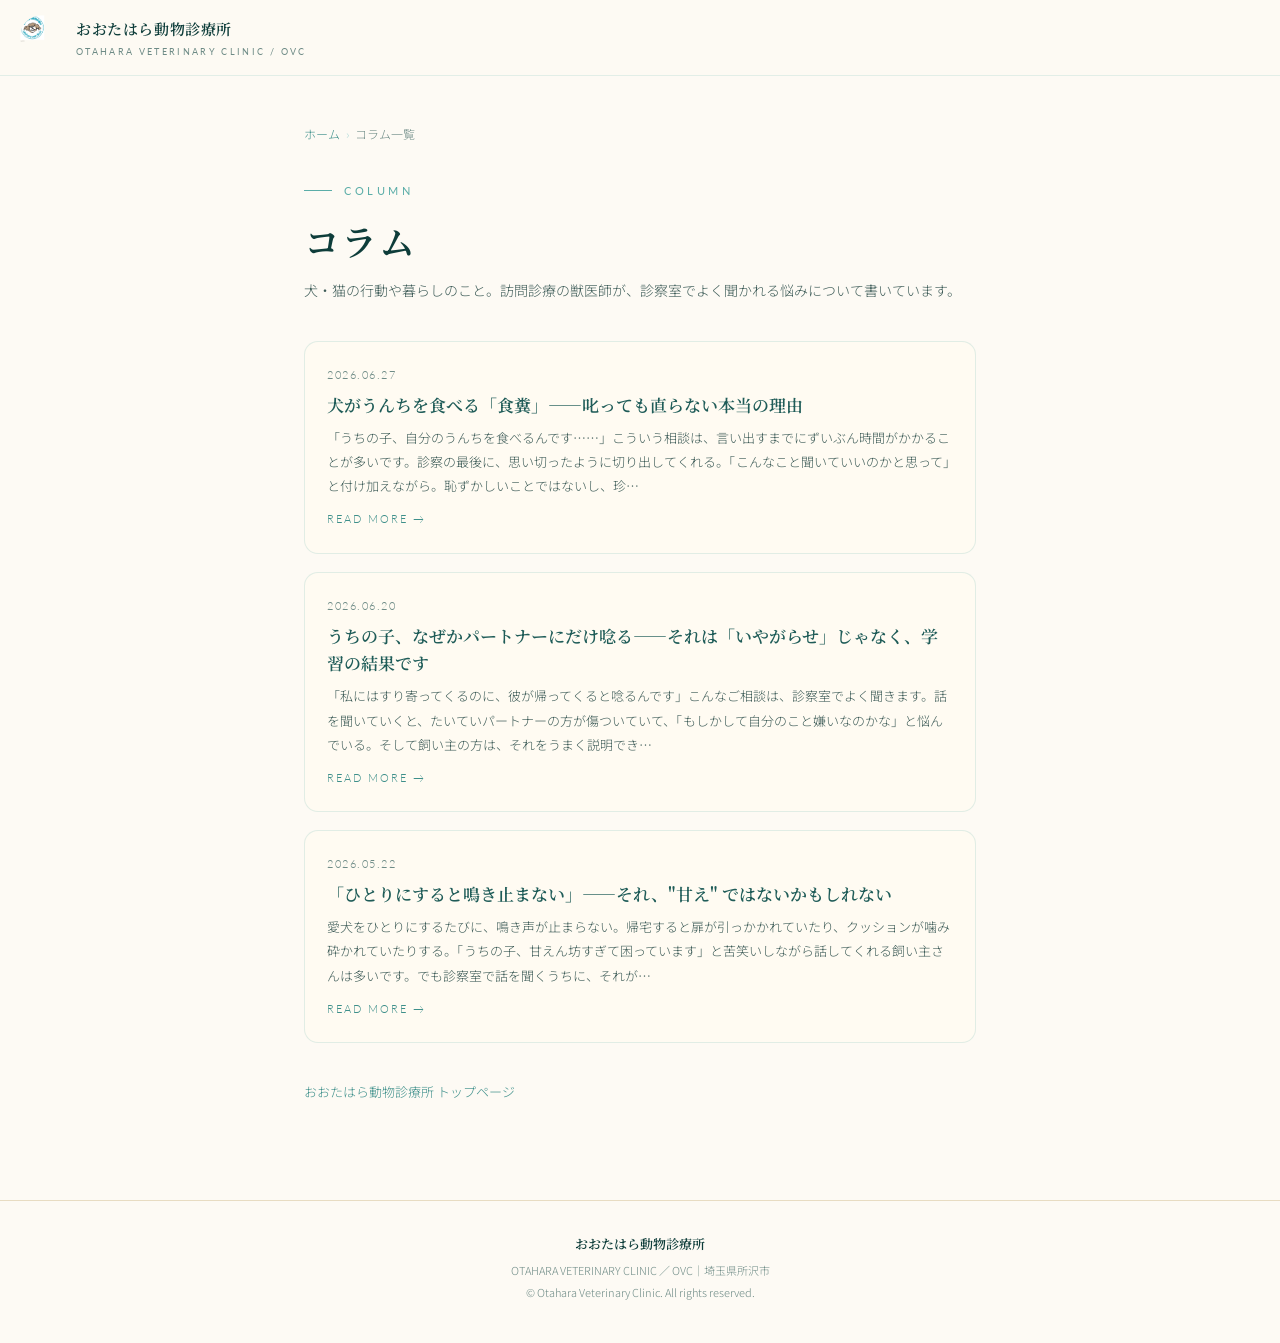
==== column/index.html @ 4af17364 "SEO改善: タイトル・説明文の刷新、構造化データ追加、コラム公開 - title/descriptionを「所沢市の獣医師ペットシッター・行動診療」軸に変更 - canonical・OGP・Twit" ====
<!DOCTYPE html>
<html lang="ja">
<head>
<meta charset="UTF-8">
<meta name="viewport" content="width=device-width, initial-scale=1.0">
<title>コラム一覧｜おおたはら動物診療所</title>
<meta name="description" content="犬・猫の行動や暮らしに関するコラム。訪問診療専門の獣医師が、診察でよく聞かれる悩みと考え方を紹介します。">
<link rel="canonical" href="https://otahara-vetclinic.com/column/index.html">
<!-- OGP -->
<meta property="og:type" content="website">
<meta property="og:title" content="コラム一覧｜おおたはら動物診療所">
<meta property="og:description" content="犬・猫の行動や暮らしに関するコラム。訪問診療専門の獣医師が、診察でよく聞かれる悩みと考え方を紹介します。">
<meta property="og:url" content="https://otahara-vetclinic.com/column/index.html">
<meta property="og:site_name" content="おおたはら動物診療所">
<meta property="og:locale" content="ja_JP">
<meta name="twitter:card" content="summary">
<!-- フォント（LPと同じ構成） -->
<link rel="preconnect" href="https://fonts.googleapis.com">
<link rel="preconnect" href="https://fonts.gstatic.com" crossorigin>
<link href="https://fonts.googleapis.com/css2?family=Noto+Sans+JP:wght@300;400;500;700&family=Noto+Serif+JP:wght@400;500;600;700&family=Lato:wght@300;400;700&display=swap" rel="stylesheet">
<link rel="stylesheet" href="column.css">
</head>
<body>

<header class="col-hd">
  <a href="../index.html">
    <div class="col-hd-mark"><img src="../assets/logo.png" alt="おおたはら動物診療所 ロゴ"></div>
    <div>
      <div class="col-hd-name">おおたはら動物診療所</div>
      <div class="col-hd-en">Otahara Veterinary Clinic / OVC</div>
    </div>
  </a>
</header>

<main class="col-wrap">
  <nav class="col-crumb" aria-label="パンくず">
    <a href="../index.html">ホーム</a><span class="sep">›</span>コラム一覧
  </nav>

  <span class="col-eyebrow">Column</span>
  <h1 class="col-list-title">コラム</h1>
  <p class="col-list-lead">犬・猫の行動や暮らしのこと。訪問診療の獣医師が、診察室でよく聞かれる悩みについて書いています。</p>

  <a class="col-card" href="inu-shokufun.html">
    <div class="col-card-date">2026.06.27</div>
    <div class="col-card-title">犬がうんちを食べる「食糞」——叱っても直らない本当の理由</div>
    <div class="col-card-desc">「うちの子、自分のうんちを食べるんです……」こういう相談は、言い出すまでにずいぶん時間がかかることが多いです。診察の最後に、思い切ったように切り出してくれる。「こんなこと聞いていいのかと思って」と付け加えながら。恥ずかしいことではないし、珍…</div>
    <span class="col-card-more">Read more →</span>
  </a>
  <a class="col-card" href="partner-ni-unaru.html">
    <div class="col-card-date">2026.06.20</div>
    <div class="col-card-title">うちの子、なぜかパートナーにだけ唸る——それは「いやがらせ」じゃなく、学習の結果です</div>
    <div class="col-card-desc">「私にはすり寄ってくるのに、彼が帰ってくると唸るんです」こんなご相談は、診察室でよく聞きます。話を聞いていくと、たいていパートナーの方が傷ついていて、「もしかして自分のこと嫌いなのかな」と悩んでいる。そして飼い主の方は、それをうまく説明でき…</div>
    <span class="col-card-more">Read more →</span>
  </a>
  <a class="col-card" href="bunri-fuan.html">
    <div class="col-card-date">2026.05.22</div>
    <div class="col-card-title">「ひとりにすると鳴き止まない」——それ、"甘え" ではないかもしれない</div>
    <div class="col-card-desc">愛犬をひとりにするたびに、鳴き声が止まらない。帰宅すると扉が引っかかれていたり、クッションが噛み砕かれていたりする。「うちの子、甘えん坊すぎて困っています」と苦笑いしながら話してくれる飼い主さんは多いです。でも診察室で話を聞くうちに、それが…</div>
    <span class="col-card-more">Read more →</span>
  </a>

  <nav class="art-nav">
    <a href="../index.html">おおたはら動物診療所 トップページ</a>
  </nav>
</main>

<footer class="col-ft">
  <div class="name">おおたはら動物診療所</div>
  <div>OTAHARA VETERINARY CLINIC ／ OVC｜埼玉県所沢市</div>
  <div>© Otahara Veterinary Clinic. All rights reserved.</div>
</footer>

</body>
</html>
---- column/column.css ----
/* ============================================================
   OVC コラム 共通スタイル
   LP（index.html）のブランドトークンに合わせている。
   ・ターコイズ系パレット / ウォームニュートラル
   ・見出し: Noto Serif JP ／ 本文: Noto Sans JP ／ 英字ラベル: Lato
   スマホ最優先（モバイルファースト）で記述。
   ============================================================ */
:root{
  /* LPと同一のカラートークン */
  --t:#5BADA8;
  --t-d:#3D8F8A;
  --t-dd:#1F5C58;
  --t-ddd:#0E3D3A;
  --t-l:#80C4C0;
  --t-ll:#B2DBD8;
  --t-pale:#E6F5F4;
  --t-ghost:#F2FAF9;
  --sand:#F5EFE2;
  --sand-d:#E8DCC2;
  --ivory:#FDFAF4;
  --ivory-d:#F7F1E6;
  --paper:#FFFBF2;
  --ink:#11211F;
  --ink-m:#3E5C58;
  --ink-l:#56847F;
  --ink-sub:#6E8B86;
  --gold:#C49A4A;
  --gold-l:#E1C281;
}

*,*::before,*::after{margin:0;padding:0;box-sizing:border-box;}
html{-webkit-text-size-adjust:100%;}
body{
  font-family:'Noto Sans JP',"Hiragino Kaku Gothic ProN",sans-serif;
  font-weight:300;
  background:var(--ivory);
  color:var(--ink);
  line-height:1.95;
  font-size:15px;
  -webkit-font-smoothing:antialiased;
}
img{max-width:100%;display:block;}
a{color:var(--t-d);}

/* ───── ヘッダー ───── */
.col-hd{
  display:flex;align-items:center;gap:12px;
  padding:14px 20px;
  background:rgba(253,250,244,.95);
  border-bottom:1px solid rgba(91,173,168,.16);
}
.col-hd a{display:flex;align-items:center;gap:12px;text-decoration:none;}
.col-hd-mark{width:44px;height:44px;border-radius:50%;overflow:hidden;flex-shrink:0;}
.col-hd-name{
  font-family:'Noto Serif JP',serif;font-weight:600;
  font-size:15px;color:var(--t-ddd);letter-spacing:.04em;
}
.col-hd-en{
  font-family:'Lato',sans-serif;font-size:9px;font-weight:400;
  letter-spacing:.26em;color:var(--ink-sub);text-transform:uppercase;
}

/* ───── レイアウト ───── */
.col-wrap{max-width:720px;margin:0 auto;padding:32px 20px 72px;}

/* パンくず */
.col-crumb{
  font-size:12px;color:var(--ink-sub);
  margin-bottom:26px;line-height:1.6;
}
.col-crumb a{color:var(--t-d);text-decoration:none;}
.col-crumb a:hover{text-decoration:underline;}
.col-crumb .sep{margin:0 6px;color:var(--t-ll);}

/* ───── 一覧ページ ───── */
.col-eyebrow{
  font-family:'Lato',sans-serif;font-size:11px;font-weight:400;
  letter-spacing:.32em;text-transform:uppercase;color:var(--t);
  display:inline-flex;align-items:center;gap:12px;
}
.col-eyebrow::before{content:'';display:inline-block;width:28px;height:1px;background:var(--t);}
.col-list-title{
  font-family:'Noto Serif JP',serif;font-weight:600;
  font-size:clamp(26px,6.4vw,36px);line-height:1.45;color:var(--t-ddd);
  letter-spacing:.04em;margin:14px 0 10px;
}
.col-list-lead{font-size:14px;color:var(--ink-m);margin-bottom:36px;}

.col-card{
  display:block;text-decoration:none;
  background:var(--paper);
  border:1px solid rgba(91,173,168,.18);
  border-radius:14px;
  padding:22px 22px 20px;
  margin-bottom:18px;
  transition:box-shadow .2s,border-color .2s;
}
.col-card:hover{border-color:var(--t-l);box-shadow:0 4px 18px rgba(31,92,88,.08);}
.col-card-date{
  font-family:'Lato',sans-serif;font-size:11px;letter-spacing:.14em;
  color:var(--ink-sub);margin-bottom:6px;
}
.col-card-title{
  font-family:'Noto Serif JP',serif;font-weight:600;
  font-size:17px;line-height:1.6;color:var(--t-dd);margin-bottom:8px;
}
.col-card-desc{font-size:13px;line-height:1.85;color:var(--ink-m);}
.col-card-more{
  display:inline-block;margin-top:10px;
  font-family:'Lato',sans-serif;font-size:11px;letter-spacing:.18em;
  color:var(--t-d);text-transform:uppercase;
}

/* ───── 記事ページ ───── */
.art-date{
  font-family:'Lato',sans-serif;font-size:12px;letter-spacing:.14em;
  color:var(--ink-sub);margin-bottom:10px;
}
.art-title{
  font-family:'Noto Serif JP',serif;font-weight:600;
  font-size:clamp(22px,5.8vw,30px);line-height:1.6;color:var(--t-ddd);
  letter-spacing:.03em;margin-bottom:30px;
  padding-bottom:22px;border-bottom:1px solid var(--sand-d);
}
.art-body p{margin:0 0 1.5em;color:var(--ink);}
.art-body h2{
  font-family:'Noto Serif JP',serif;font-weight:600;
  font-size:20px;line-height:1.6;color:var(--t-dd);
  margin:2.4em 0 1em;padding-left:14px;
  border-left:3px solid var(--t);
}
.art-body h3{
  font-family:'Noto Serif JP',serif;font-weight:600;
  font-size:17px;color:var(--t-dd);margin:2em 0 .8em;
}
.art-body ul,.art-body ol{margin:0 0 1.5em;padding-left:1.5em;}
.art-body li{margin-bottom:.5em;}
.art-body blockquote{
  background:var(--t-pale);
  border-left:3px solid var(--t);
  border-radius:0 10px 10px 0;
  padding:16px 18px;
  margin:0 0 1.6em;
  font-size:14px;color:var(--ink-m);
}
.art-body blockquote p{margin:0 0 .8em;color:inherit;}
.art-body blockquote p:last-child{margin-bottom:0;}
.art-body hr{
  border:none;height:1px;background:var(--sand-d);
  margin:2.4em auto;width:60%;
}
.art-body strong{font-weight:700;color:var(--t-ddd);}
.art-body a{color:var(--t-d);}
.art-body table{
  width:100%;border-collapse:collapse;margin:0 0 1.6em;font-size:13px;
}
.art-body th,.art-body td{
  border:1px solid var(--sand-d);padding:8px 10px;text-align:left;line-height:1.7;
}
.art-body th{background:var(--t-pale);color:var(--t-dd);font-weight:500;}

/* ───── CTA（初回カウンセリング） ───── */
.art-cta{
  margin-top:56px;
  background:var(--t-ghost);
  border:1px solid rgba(91,173,168,.25);
  border-radius:16px;
  padding:30px 24px;
  text-align:center;
}
.art-cta-eyebrow{
  font-family:'Lato',sans-serif;font-size:10px;letter-spacing:.3em;
  text-transform:uppercase;color:var(--t);margin-bottom:8px;
}
.art-cta-title{
  font-family:'Noto Serif JP',serif;font-weight:600;
  font-size:19px;color:var(--t-ddd);margin-bottom:12px;
}
.art-cta-text{font-size:13.5px;line-height:2;color:var(--ink-m);margin-bottom:22px;text-align:left;}
.art-cta-btn{
  display:block;
  background:var(--t-d);color:#fff;
  font-size:14px;font-weight:500;letter-spacing:.06em;
  text-decoration:none;
  padding:15px 20px;border-radius:999px;
  margin-bottom:12px;
  transition:background .2s;
}
.art-cta-btn:hover{background:var(--t-dd);}
.art-cta-btn.line{background:#06C755;}
.art-cta-btn.line:hover{background:#05a648;}

/* 記事下ナビ */
.art-nav{
  margin-top:36px;display:flex;flex-direction:column;gap:10px;
  font-size:13px;
}
.art-nav a{color:var(--t-d);text-decoration:none;}
.art-nav a:hover{text-decoration:underline;}

/* ───── フッター ───── */
.col-ft{
  border-top:1px solid var(--sand-d);
  padding:30px 20px 40px;text-align:center;
  color:var(--ink-sub);font-size:11px;
}
.col-ft .name{
  font-family:'Noto Serif JP',serif;font-weight:600;
  font-size:13px;color:var(--t-ddd);margin-bottom:4px;
}
.col-ft a{color:var(--t-d);}

/* ───── PC幅の微調整 ───── */
@media (min-width:768px){
  body{font-size:16px;}
  .col-wrap{padding:48px 24px 96px;}
  .art-body h2{font-size:22px;}
  .art-cta{padding:38px 40px;}
  .art-cta-btn{display:inline-block;min-width:300px;margin:0 8px 12px;}
}
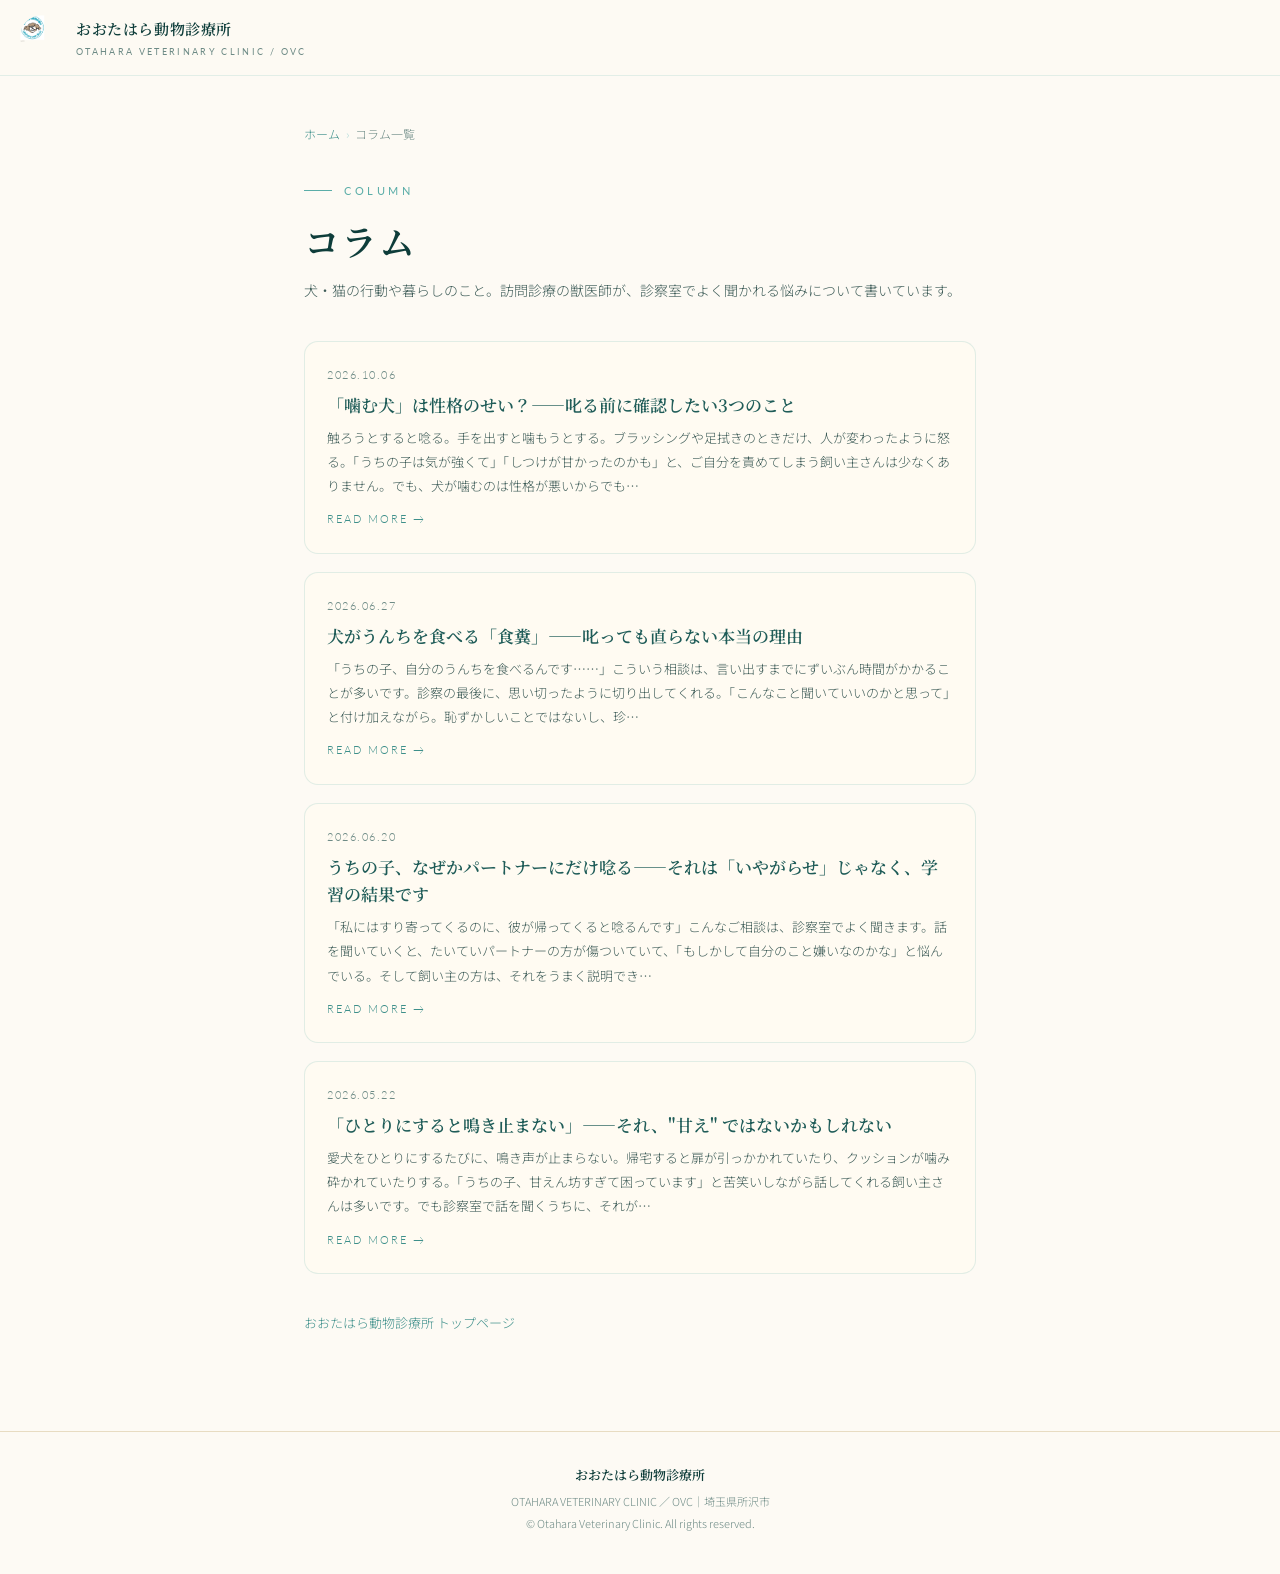
==== commit a08bc1aa: "コラム「噛む犬は性格のせい？」を追加・コラムの箇条書き表示と案内文を修正 - 新規コラム /column/inu-kamu.html（犬が噛む：痛みの確認・場面の整理・叱らない・行動診療） - 全記事" ====
--- a/column/index.html
+++ b/column/index.html
@@ -2,6 +2,14 @@
 <html lang="ja">
 <head>
 <meta charset="UTF-8">
+<!-- Google tag (gtag.js) — GA4: おおたはら動物診療所 -->
+<script async src="https://www.googletagmanager.com/gtag/js?id=G-6EFXGL5DTM"></script>
+<script>
+  window.dataLayer = window.dataLayer || [];
+  function gtag(){dataLayer.push(arguments);}
+  gtag('js', new Date());
+  gtag('config', 'G-6EFXGL5DTM');
+</script>
 <meta name="viewport" content="width=device-width, initial-scale=1.0">
 <title>コラム一覧｜おおたはら動物診療所</title>
 <meta name="description" content="犬・猫の行動や暮らしに関するコラム。訪問診療専門の獣医師が、診察でよく聞かれる悩みと考え方を紹介します。">
@@ -41,6 +49,12 @@
   <h1 class="col-list-title">コラム</h1>
   <p class="col-list-lead">犬・猫の行動や暮らしのこと。訪問診療の獣医師が、診察室でよく聞かれる悩みについて書いています。</p>
 
+  <a class="col-card" href="inu-kamu.html">
+    <div class="col-card-date">2026.10.06</div>
+    <div class="col-card-title">「噛む犬」は性格のせい？——叱る前に確認したい3つのこと</div>
+    <div class="col-card-desc">触ろうとすると唸る。手を出すと噛もうとする。ブラッシングや足拭きのときだけ、人が変わったように怒る。「うちの子は気が強くて」「しつけが甘かったのかも」と、ご自分を責めてしまう飼い主さんは少なくありません。でも、犬が噛むのは性格が悪いからでも…</div>
+    <span class="col-card-more">Read more →</span>
+  </a>
   <a class="col-card" href="inu-shokufun.html">
     <div class="col-card-date">2026.06.27</div>
     <div class="col-card-title">犬がうんちを食べる「食糞」——叱っても直らない本当の理由</div>
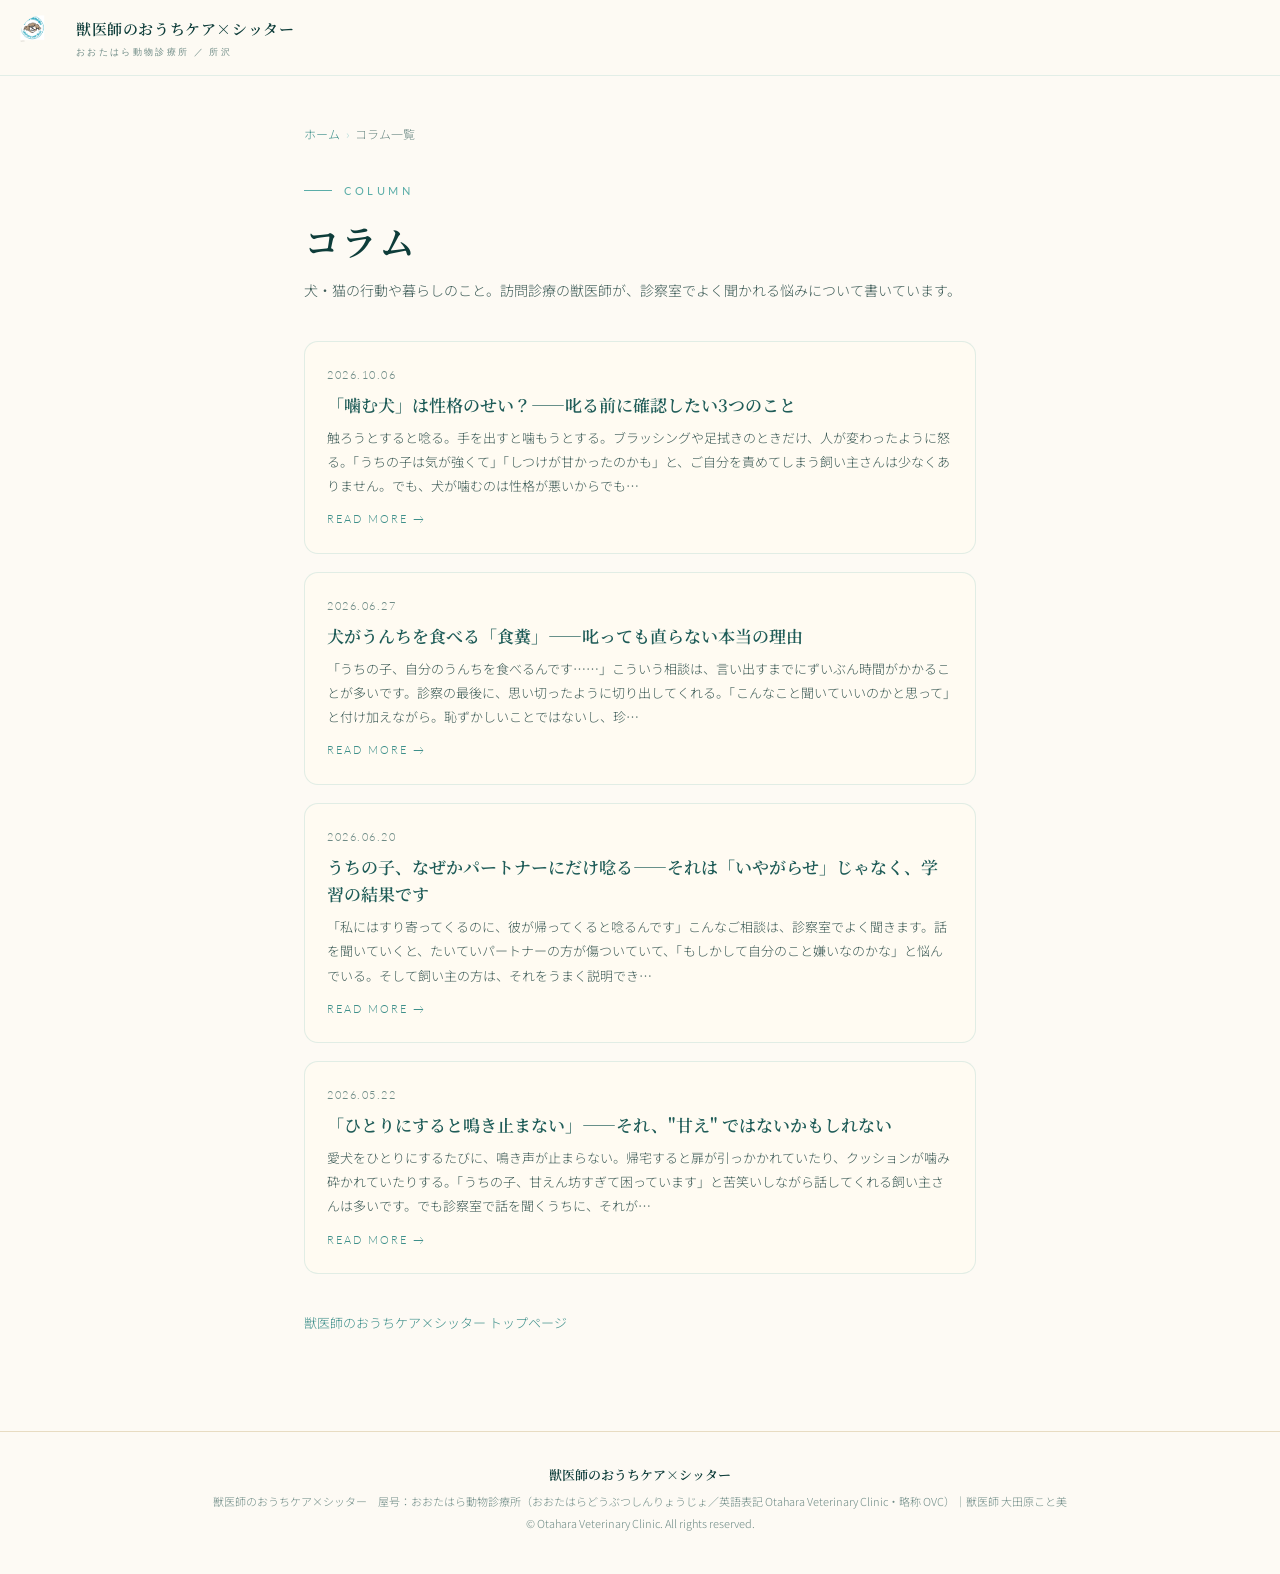
==== commit 79c1da55: "ヒーロー画像・3ページ集約・料金の例・コラム表記を更新 Co-Authored-By: Claude Sonnet 5.5 <noreply@anthropic.com>" ====
--- a/column/index.html
+++ b/column/index.html
@@ -34,8 +34,8 @@
   <a href="../index.html">
     <div class="col-hd-mark"><img src="../assets/logo.png" alt="おおたはら動物診療所 ロゴ"></div>
     <div>
-      <div class="col-hd-name">おおたはら動物診療所</div>
-      <div class="col-hd-en">Otahara Veterinary Clinic / OVC</div>
+      <div class="col-hd-name">獣医師のおうちケア×シッター</div>
+      <div class="col-hd-en">おおたはら動物診療所 ／ 所沢</div>
     </div>
   </a>
 </header>
@@ -75,13 +75,13 @@
   </a>
 
   <nav class="art-nav">
-    <a href="../index.html">おおたはら動物診療所 トップページ</a>
+    <a href="../index.html">獣医師のおうちケア×シッター トップページ</a>
   </nav>
 </main>
 
 <footer class="col-ft">
-  <div class="name">おおたはら動物診療所</div>
-  <div>OTAHARA VETERINARY CLINIC ／ OVC｜埼玉県所沢市</div>
+  <div class="name">獣医師のおうちケア×シッター</div>
+  <div>獣医師のおうちケア×シッター　屋号：おおたはら動物診療所（おおたはらどうぶつしんりょうじょ／英語表記 Otahara Veterinary Clinic・略称 OVC）｜獣医師 大田原こと美</div>
   <div>© Otahara Veterinary Clinic. All rights reserved.</div>
 </footer>
 
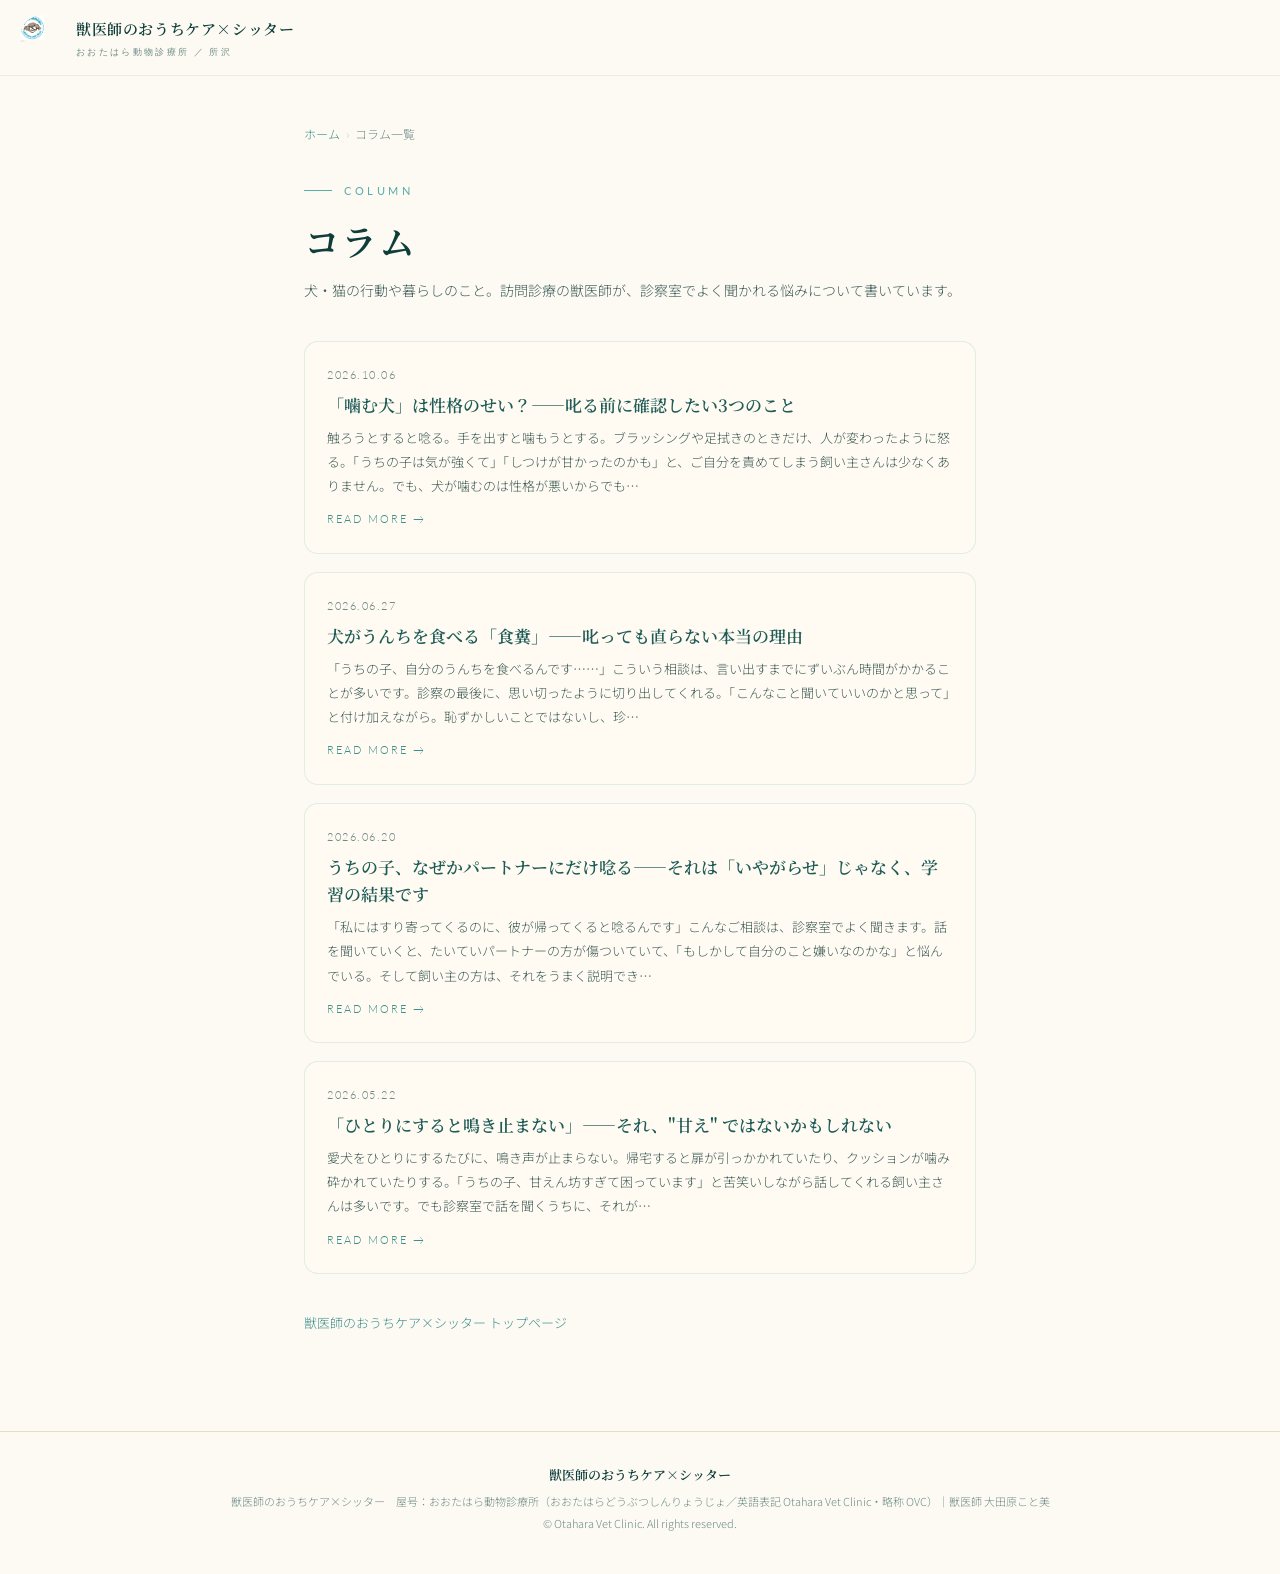
==== commit 1d87ec37: "英語表記をOtahara Vet Clinicに統一、og:site_name・構造化データを新屋号表記に Co-Authored-By: Claude Opus 5.5 <noreply@anthr" ====
--- a/column/index.html
+++ b/column/index.html
@@ -19,7 +19,7 @@
 <meta property="og:title" content="コラム一覧｜おおたはら動物診療所">
 <meta property="og:description" content="犬・猫の行動や暮らしに関するコラム。訪問診療専門の獣医師が、診察でよく聞かれる悩みと考え方を紹介します。">
 <meta property="og:url" content="https://otahara-vetclinic.com/column/index.html">
-<meta property="og:site_name" content="おおたはら動物診療所">
+<meta property="og:site_name" content="獣医師のおうちケア×シッター">
 <meta property="og:locale" content="ja_JP">
 <meta name="twitter:card" content="summary">
 <!-- フォント（LPと同じ構成） -->
@@ -81,8 +81,8 @@
 
 <footer class="col-ft">
   <div class="name">獣医師のおうちケア×シッター</div>
-  <div>獣医師のおうちケア×シッター　屋号：おおたはら動物診療所（おおたはらどうぶつしんりょうじょ／英語表記 Otahara Veterinary Clinic・略称 OVC）｜獣医師 大田原こと美</div>
-  <div>© Otahara Veterinary Clinic. All rights reserved.</div>
+  <div>獣医師のおうちケア×シッター　屋号：おおたはら動物診療所（おおたはらどうぶつしんりょうじょ／英語表記 Otahara Vet Clinic・略称 OVC）｜獣医師 大田原こと美</div>
+  <div>© Otahara Vet Clinic. All rights reserved.</div>
 </footer>
 
 </body>
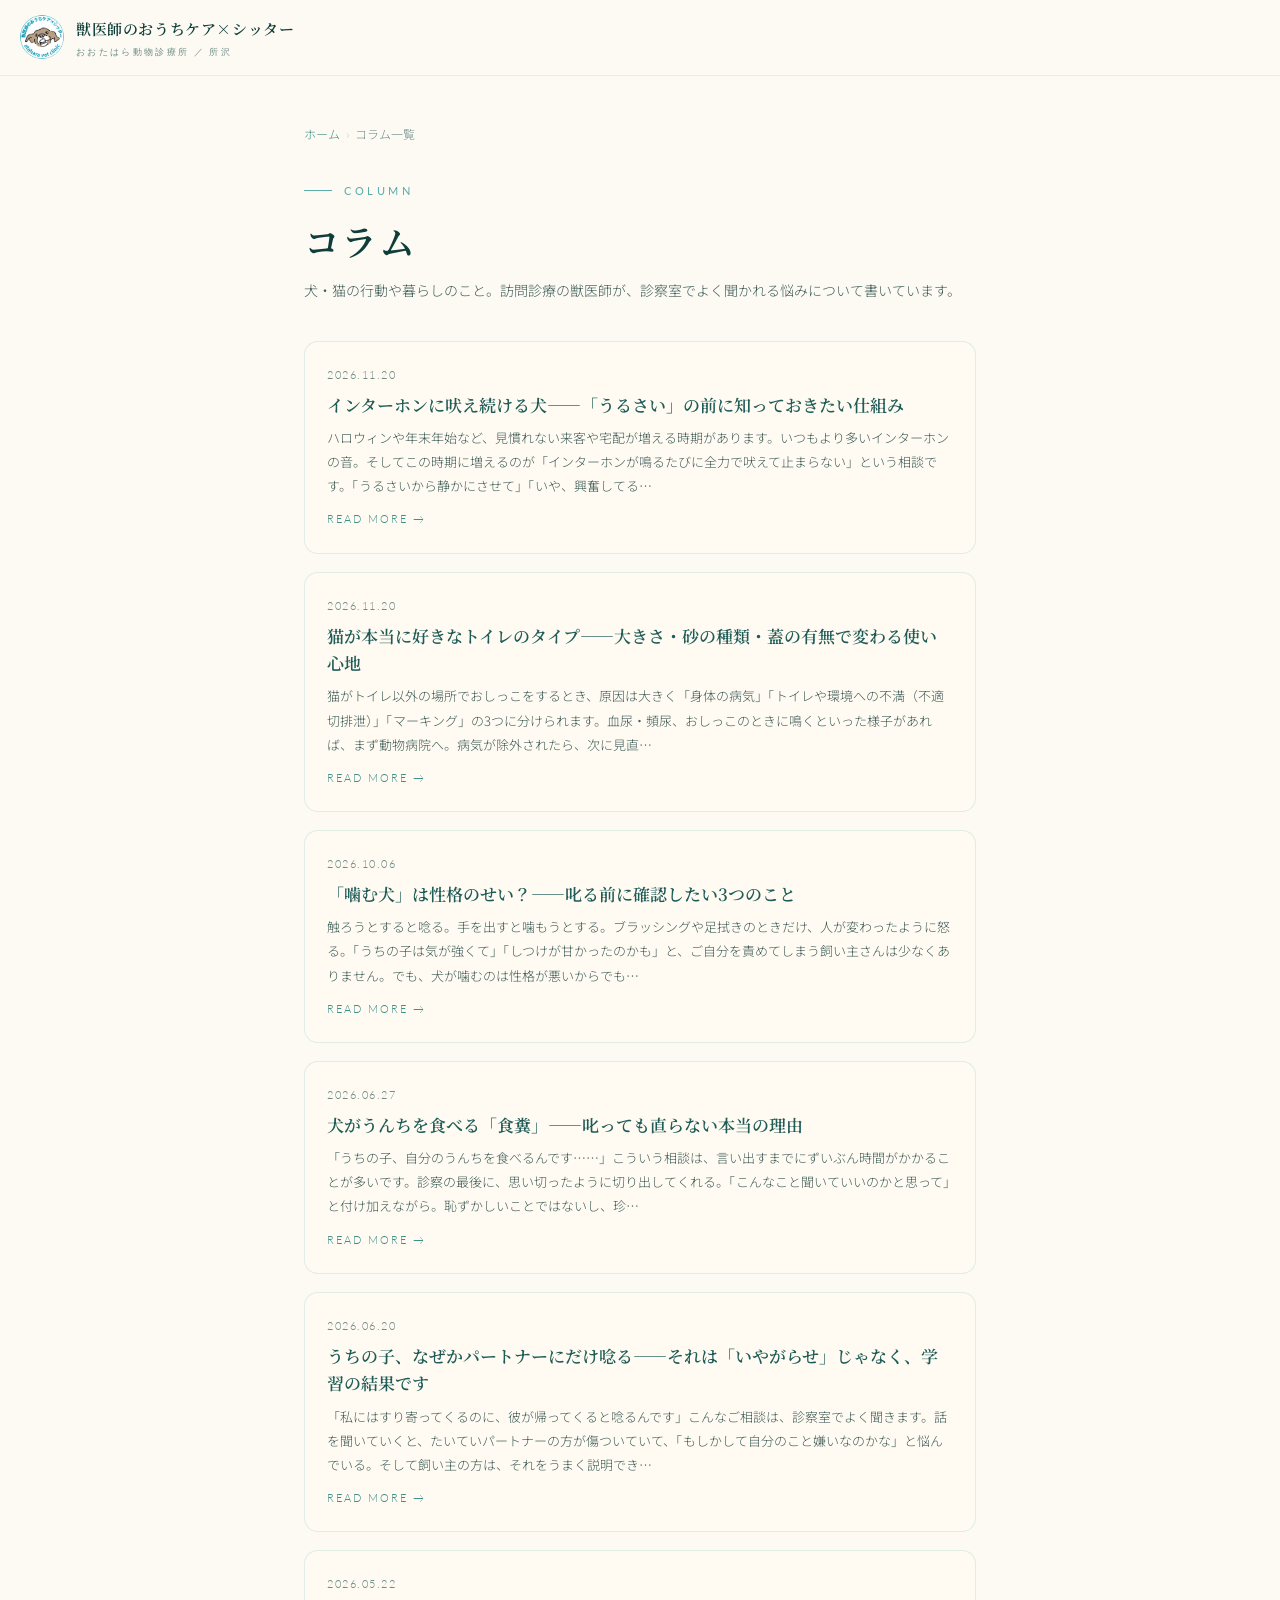
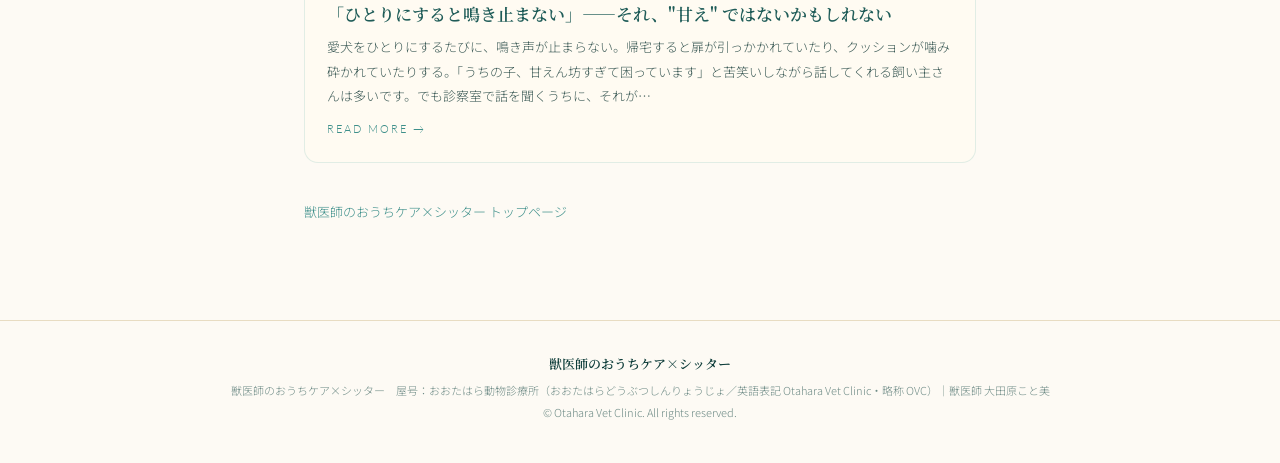
==== commit 10dafa01: "コラム2本を追加（猫が好きなトイレのタイプ／インターホンに吠え続ける犬） Co-Authored-By: Claude Sonnet 5.5 <noreply@anthropic.com>" ====
--- a/column/index.html
+++ b/column/index.html
@@ -49,6 +49,18 @@
   <h1 class="col-list-title">コラム</h1>
   <p class="col-list-lead">犬・猫の行動や暮らしのこと。訪問診療の獣医師が、診察室でよく聞かれる悩みについて書いています。</p>
 
+  <a class="col-card" href="inu-interphone.html">
+    <div class="col-card-date">2026.11.20</div>
+    <div class="col-card-title">インターホンに吠え続ける犬——「うるさい」の前に知っておきたい仕組み</div>
+    <div class="col-card-desc">ハロウィンや年末年始など、見慣れない来客や宅配が増える時期があります。いつもより多いインターホンの音。そしてこの時期に増えるのが「インターホンが鳴るたびに全力で吠えて止まらない」という相談です。「うるさいから静かにさせて」「いや、興奮してる…</div>
+    <span class="col-card-more">Read more →</span>
+  </a>
+  <a class="col-card" href="neko-toilet-type.html">
+    <div class="col-card-date">2026.11.20</div>
+    <div class="col-card-title">猫が本当に好きなトイレのタイプ——大きさ・砂の種類・蓋の有無で変わる使い心地</div>
+    <div class="col-card-desc">猫がトイレ以外の場所でおしっこをするとき、原因は大きく「身体の病気」「トイレや環境への不満（不適切排泄）」「マーキング」の3つに分けられます。血尿・頻尿、おしっこのときに鳴くといった様子があれば、まず動物病院へ。病気が除外されたら、次に見直…</div>
+    <span class="col-card-more">Read more →</span>
+  </a>
   <a class="col-card" href="inu-kamu.html">
     <div class="col-card-date">2026.10.06</div>
     <div class="col-card-title">「噛む犬」は性格のせい？——叱る前に確認したい3つのこと</div>
